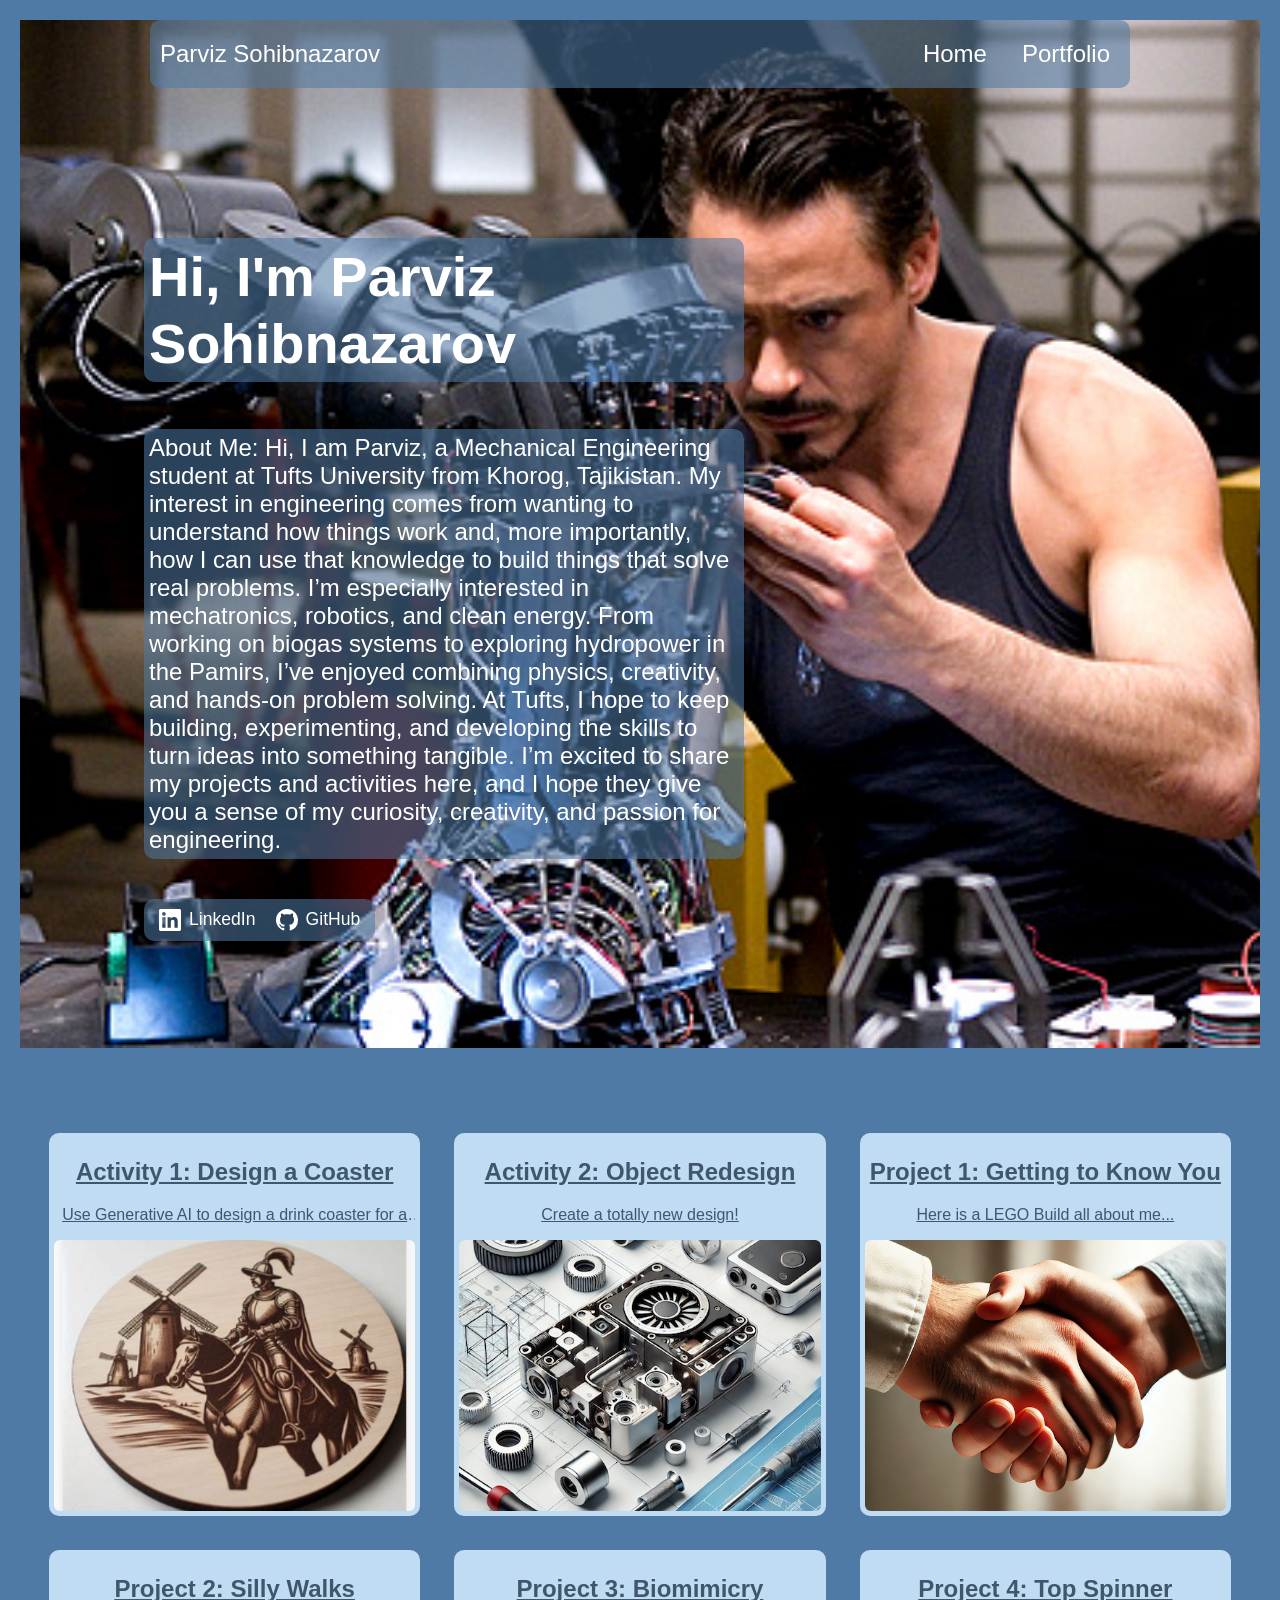
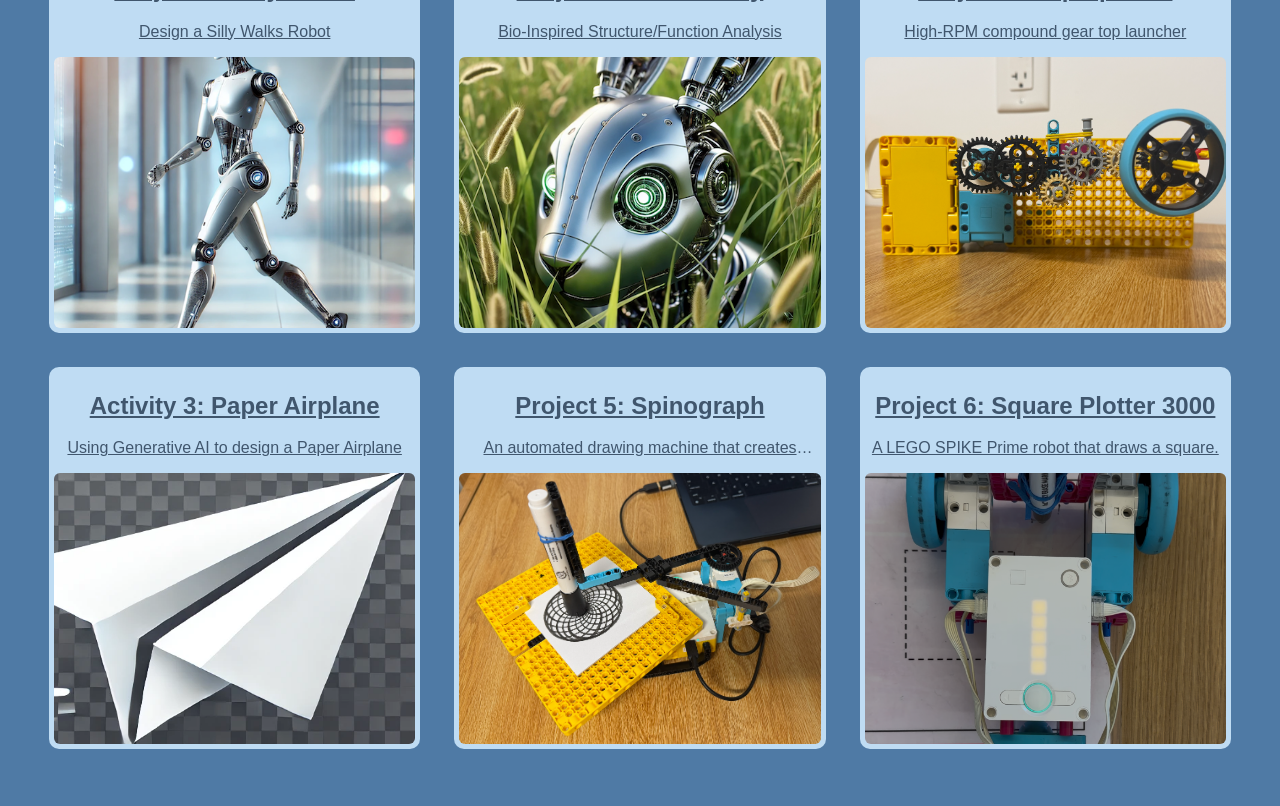
==== index.html @ a9a4b8a6 "Creater Project 6" ====
<!DOCTYPE html>
<html lang="en">
<head>
    <title>Parviz Sohibnazarov - Portfolio</title>

    <!-- Recommended meta tags -->
    <meta charset="UTF-8">
    <meta name="viewport" content="width=device-width,initial-scale=1.0">
    <meta name="description" content="Parviz Sohibnazarov's engineering portfolio: activities and projects from an intro-to-engineering course.">

    <!-- Stylesheet (CSS) -->
    <link rel="stylesheet" href="./index.css">
</head>
<body>

    <!-- Header and Navigation Section -->
    <header class="header">
        <a class="name">Parviz Sohibnazarov</a>
        <nav class="navbar">
            <a href="#">Home</a>
            <a href="#portfolio">Portfolio</a>
        </nav>
    </header>

    <!-- Introduction Section -->
    <section class="home" style="background:url(./images/iron-man-tony-stark.jpg) no-repeat; background-size: cover; background-position: center;">
        <div class="home-content">
            <h1>Hi, I'm Parviz Sohibnazarov</h1>
            <p>About Me: Hi, I am Parviz, a Mechanical Engineering student at Tufts University from Khorog, Tajikistan. My interest in engineering comes from wanting to understand how things work and, more importantly, how I can use that knowledge to build things that solve real problems. I’m especially interested in mechatronics, robotics, and clean energy. From working on biogas systems to exploring hydropower in the Pamirs, I’ve enjoyed combining physics, creativity, and hands-on problem solving. At Tufts, I hope to keep building, experimenting, and developing the skills to turn ideas into something tangible. I’m excited to share my projects and activities here, and I hope they give you a sense of my curiosity, creativity, and passion for engineering.</p>

            <!-- Replace these hrefs with your own LinkedIn/GitHub URLs -->
            <div class="socials">
                <a href="www.linkedin.com/in/parviz-sohibnazarov" target="_blank" rel="noopener" class="social-link">
                    <svg viewBox="0 0 24 24" aria-hidden="true"><path d="M20.447 20.452h-3.554v-5.569c0-1.328-.027-3.037-1.852-3.037-1.853 0-2.136 1.446-2.136 2.939v5.667H9.351V9h3.414v1.561h.046c.477-.9 1.637-1.85 3.37-1.85 3.601 0 4.267 2.37 4.267 5.455v6.286zM5.337 7.433c-1.144 0-2.063-.926-2.063-2.065 0-1.138.92-2.063 2.063-2.063 1.14 0 2.064.925 2.064 2.063 0 1.139-.925 2.065-2.064 2.065zm1.782 13.019H3.555V9h3.564v11.452zM22.225 0H1.771C.792 0 0 .774 0 1.729v20.542C0 23.227.792 24 1.771 24h20.451C23.2 24 24 23.227 24 22.271V1.729C24 .774 23.2 0 22.222 0h.003z"/></svg>
                    <span>LinkedIn</span>
                </a>
                <a href="https://github.com/parvizsohibnazarov-code" target="_blank" rel="noopener" class="social-link">
                    <svg viewBox="0 0 24 24" aria-hidden="true"><path d="M12 0C5.37 0 0 5.37 0 12c0 5.31 3.435 9.795 8.205 11.385.6.105.825-.255.825-.57 0-.285-.015-1.23-.015-2.235-3.015.555-3.795-.735-4.035-1.41-.135-.345-.72-1.41-1.23-1.695-.42-.225-1.02-.78-.015-.795.945-.015 1.62.87 1.845 1.23 1.08 1.815 2.805 1.305 3.495.99.105-.78.42-1.305.765-1.605-2.67-.3-5.46-1.335-5.46-5.925 0-1.305.465-2.385 1.23-3.225-.12-.3-.54-1.53.12-3.18 0 0 1.005-.315 3.3 1.23.96-.27 1.98-.405 3-.405s2.04.135 3 .405c2.295-1.56 3.3-1.23 3.3-1.23.66 1.65.24 2.88.12 3.18.765.84 1.23 1.905 1.23 3.225 0 4.605-2.805 5.625-5.475 5.925.435.375.81 1.095.81 2.22 0 1.605-.015 2.895-.015 3.3 0 .315.225.69.825.57A12.02 12.02 0 0024 12c0-6.63-5.37-12-12-12z"/></svg>
                    <span>GitHub</span>
                </a>
            </div>
        </div>
    </section>

    <!-- Portfolio Section -->
    <a name="portfolio"></a>
    <section class="portfolio">

        <!-- PROJECT -->
        <article class="project-card">
            <a href="./activity01.html" class="project-link">
                <h2 class="project-title">Activity 1: Design a Coaster</h2>
                <p class="project-desc">Use Generative AI to design a drink coaster for a client.</p>
                <img src="./images/activity01.png" class="project-img">
            </a>
        </article>

        <!-- PROJECT -->
        <article class="project-card">
            <a href="./activity02.html" class="project-link">
                <h2 class="project-title">Activity 2: Object Redesign</h2>
                <p class="project-desc">Create a totally new design!</p>
                <img src="./images/activity02.png" class="project-img">
            </a>
        </article>

        <!-- PROJECT -->
        <article class="project-card">
            <a href="./project01.html" class="project-link">
                <h2 class="project-title">Project 1: Getting to Know You</h2>
                <p class="project-desc">Here is a LEGO Build all about me...</p>
                <img src="./images/project01.png" class="project-img">
            </a>
        </article>

        <!-- PROJECT -->
        <article class="project-card">
            <a href="./project02.html" class="project-link">
                <h2 class="project-title">Project 2: Silly Walks</h2>
                <p class="project-desc">Design a Silly Walks Robot</p>
                <img src="./images/project02.png" class="project-img">
            </a>
        </article>

        <!-- PROJECT -->
        <article class="project-card">
            <a href="./project03.html" class="project-link">
                <h2 class="project-title">Project 3: Biomimicry</h2>
                <p class="project-desc">Bio-Inspired Structure/Function Analysis</p>
                <img src="./images/project03.png" class="project-img">
            </a>
        </article>

        <!-- PROJECT -->
        <article class="project-card">
            <a href="./project04.html" class="project-link">
                <h2 class="project-title">Project 4: Top Spinner</h2>
                <p class="project-desc">High-RPM compound gear top launcher</p>
                <img src="./images/Sideviewspin.png" class="project-img" alt="Side view of the top spinner launcher">
            </a>
        </article>

        <!-- PROJECT -->
        <article class="project-card">
            <a href="./activity03.html" class="project-link">
                <h2 class="project-title">Activity 3: Paper Airplane</h2>
                <p class="project-desc">Using Generative AI to design a Paper Airplane</p>
                <img src="./images/activity03.png" class="project-img">
            </a>
        </article>

        <!-- PROJECT -->
        <article class="project-card">
            <a href="./project05.html" class="project-link">
                <h2 class="project-title">Project 5: Spinograph</h2>
                <p class="project-desc">An automated drawing machine that creates geometric patterns.</p>
                <img src="./images/Spin1.png" class="project-img" alt="LEGO SPIKE Prime Spinograph drawing machine">
            </a>
        </article>

        <!-- PROJECT -->
        <article class="project-card">
            <a href="./project06.html" class="project-link">
                <h2 class="project-title">Project 6: Square Plotter 3000</h2>
                <p class="project-desc">A LEGO SPIKE Prime robot that draws a square.</p>
                <img src="./images/View recent photos.png" class="project-img" alt="LEGO SPIKE Prime Square Plotter 3000">
            </a>
        </article>

    </section>
    
</body>
</html>
---- index.css ----
@import url("./theme.css");

body {
    background-color: var(--color-primary);
    font-family: var(--font-body);
    margin: 20px;
}

/* **************************** */
/* Style for the header section */
/* **************************** */

.header {
    position: fixed;
    top: 20px;
    left: 50%;
    transform: translateX(-50%);
    width: 75%;
    background: var(--color-bg-overlay);
    z-index: 1000;
    display: flex;
    flex-wrap: wrap;
    justify-content: space-between;
    align-items: center;
    padding: 10px;
    color: var(--color-text-on-dark);
    border-radius: var(--radius);
}

.header .name {
    text-align: left;
    font-size: 1.5em;
}

.header .navbar {
    display: flex;
    gap: 15px;
    font-size: 1.5em;
}

.header .navbar a {
    text-decoration: none;
    color: var(--color-text-on-dark);
    padding: 10px;
}

/* ************************** */
/* Style for the home section */
/* ************************** */

.home {
    min-height: 100vh;
    display: flex;
    align-items: center;
    padding: 6rem 10% 2rem;
    color: var(--color-text-on-dark);
}

.home-content {
    max-width: 600px;
}

.home-content h1 {
    position: relative;
    font-size: 56px;
    font-weight: 700;
    line-height: 1.2;
    background: var(--color-bg-overlay);
    padding: 5px;
    border-radius: var(--radius);
}

.home-content p {
    position: relative;
    font-size: 1.5em;
    margin: 20px 0 40px;
    background: var(--color-bg-overlay);
    padding: 5px;
    border-radius: var(--radius);
}

.socials {
    position: relative;
    display: flex;
    gap: 20px;
    width: fit-content;
    background: var(--color-bg-overlay);
    padding: 10px 15px;
    border-radius: var(--radius);
}

.social-link {
    display: flex;
    align-items: center;
    gap: 8px;
    color: var(--color-text-on-dark);
    text-decoration: none;
    font-size: 1.1em;
}

.social-link:hover {
    color: var(--color-accent);
}

.social-link svg {
    width: 22px;
    height: 22px;
    fill: currentColor;
}

/* ************************************* */
/* Style for the project listing section */
/* ************************************* */

.portfolio {
    padding-block: 5rem 2rem;
    max-width: 100%;
    margin-inline: 1.5rem;

    display: grid;
    gap: 1.5rem;
    grid-template-columns: repeat(3, 1fr);
    justify-items: stretch;
}

.project-card {
    padding: 5px;
    margin: 5px;
    background-color: var(--color-accent);
    border-radius: var(--radius);
    text-align: center;
}

.project-link {
    color: var(--color-text-muted);
}

.project-title {
    font-size: 1.5em;
}

.project-desc {
    overflow: hidden;
    text-overflow: ellipsis;
    display: -webkit-box;
    -webkit-line-clamp: 1;
    -webkit-box-orient: vertical;
}

.project-img {
    display: block;
    width: 100%;
    aspect-ratio: 4 / 3;
    object-fit: cover;
    border-radius: calc(var(--radius) - 4px);
}

/* ***************************** */
/* Responsive: tablet and mobile */
/* ***************************** */

@media (max-width: 900px) {
    .portfolio {
        grid-template-columns: repeat(2, 1fr);
    }

    .home-content h1 {
        font-size: 40px;
    }
}

@media (max-width: 600px) {
    .header {
        width: 92%;
        flex-direction: column;
        justify-content: center;
        gap: 6px;
        text-align: center;
        padding: 8px;
    }

    .header .name {
        font-size: 1.1em;
    }

    .header .navbar {
        font-size: 1em;
        gap: 10px;
    }

    .home {
        padding: 7rem 6% 2rem;
    }

    .home-content h1 {
        font-size: 30px;
    }

    .home-content p {
        font-size: 1.1em;
    }

    .social-link {
        font-size: 1em;
    }

    .social-link svg {
        width: 18px;
        height: 18px;
    }

    .portfolio {
        grid-template-columns: 1fr;
        margin-inline: 0.5rem;
    }
}
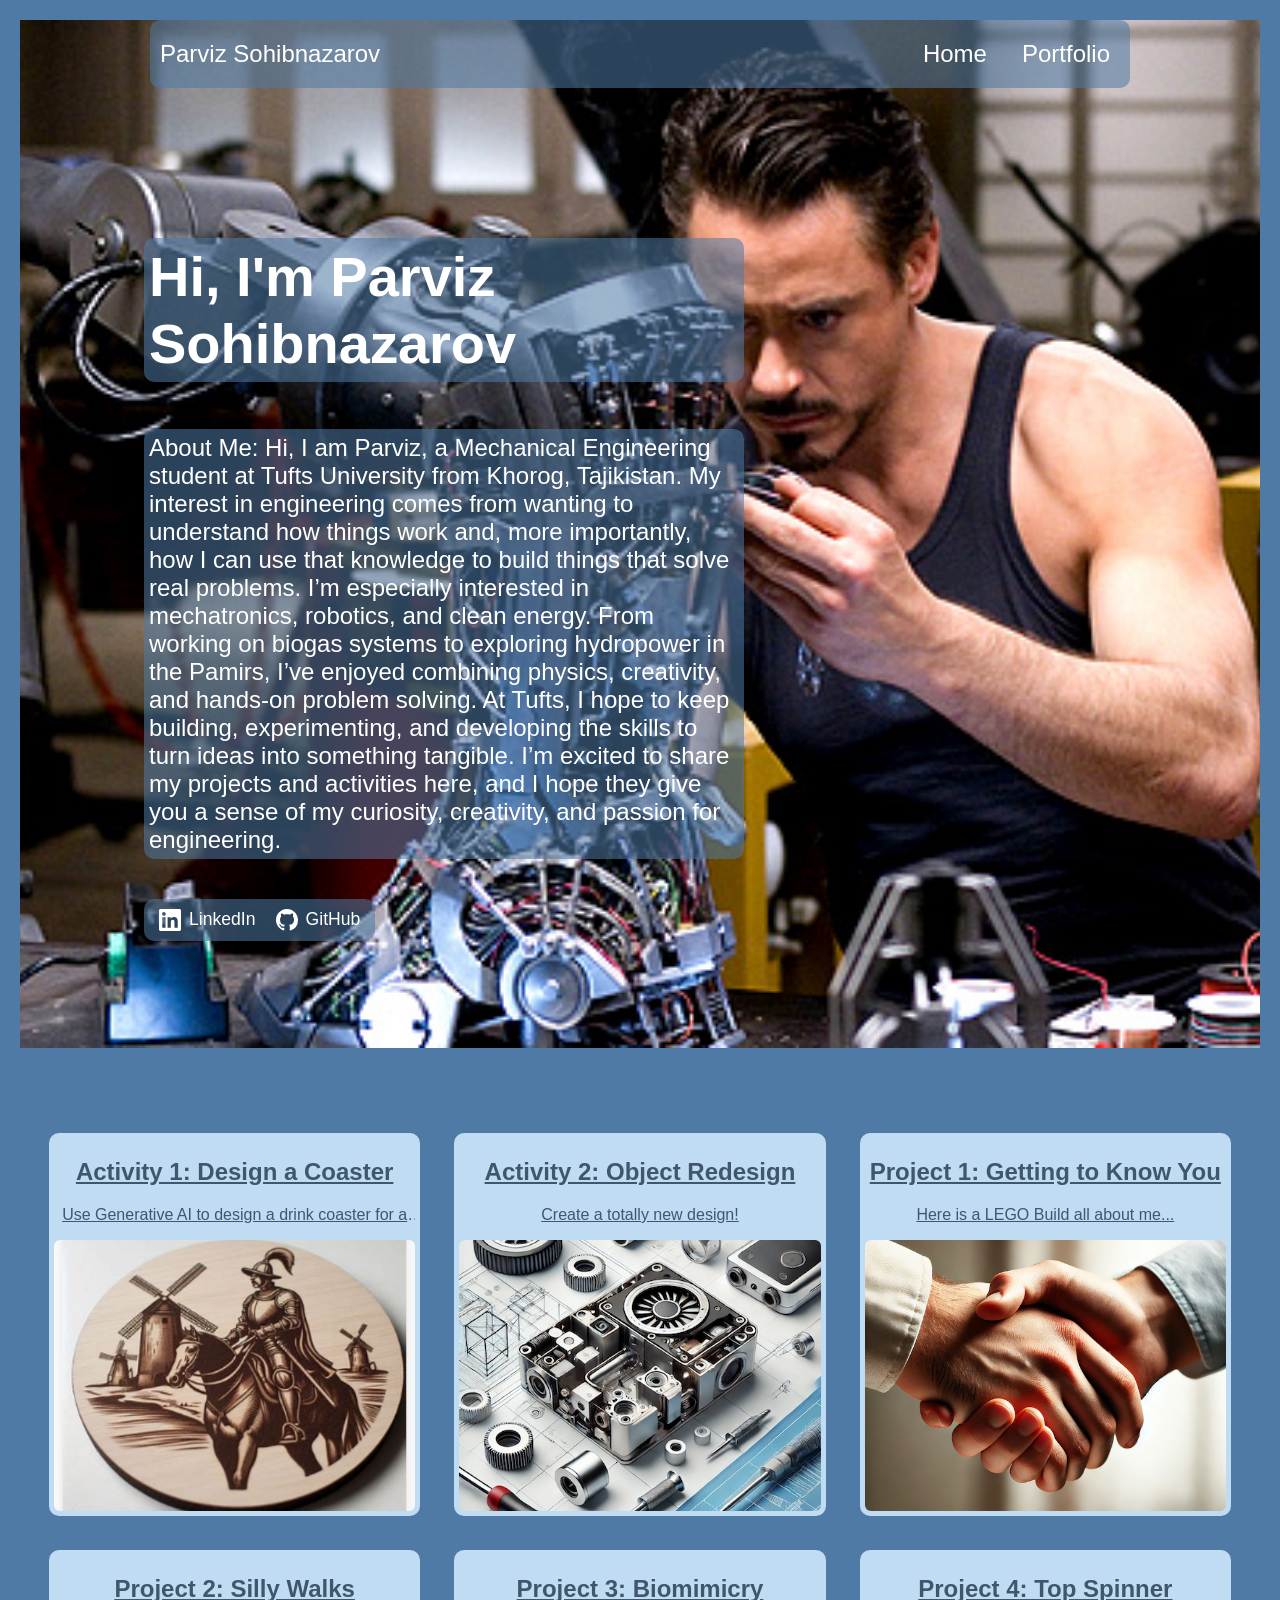
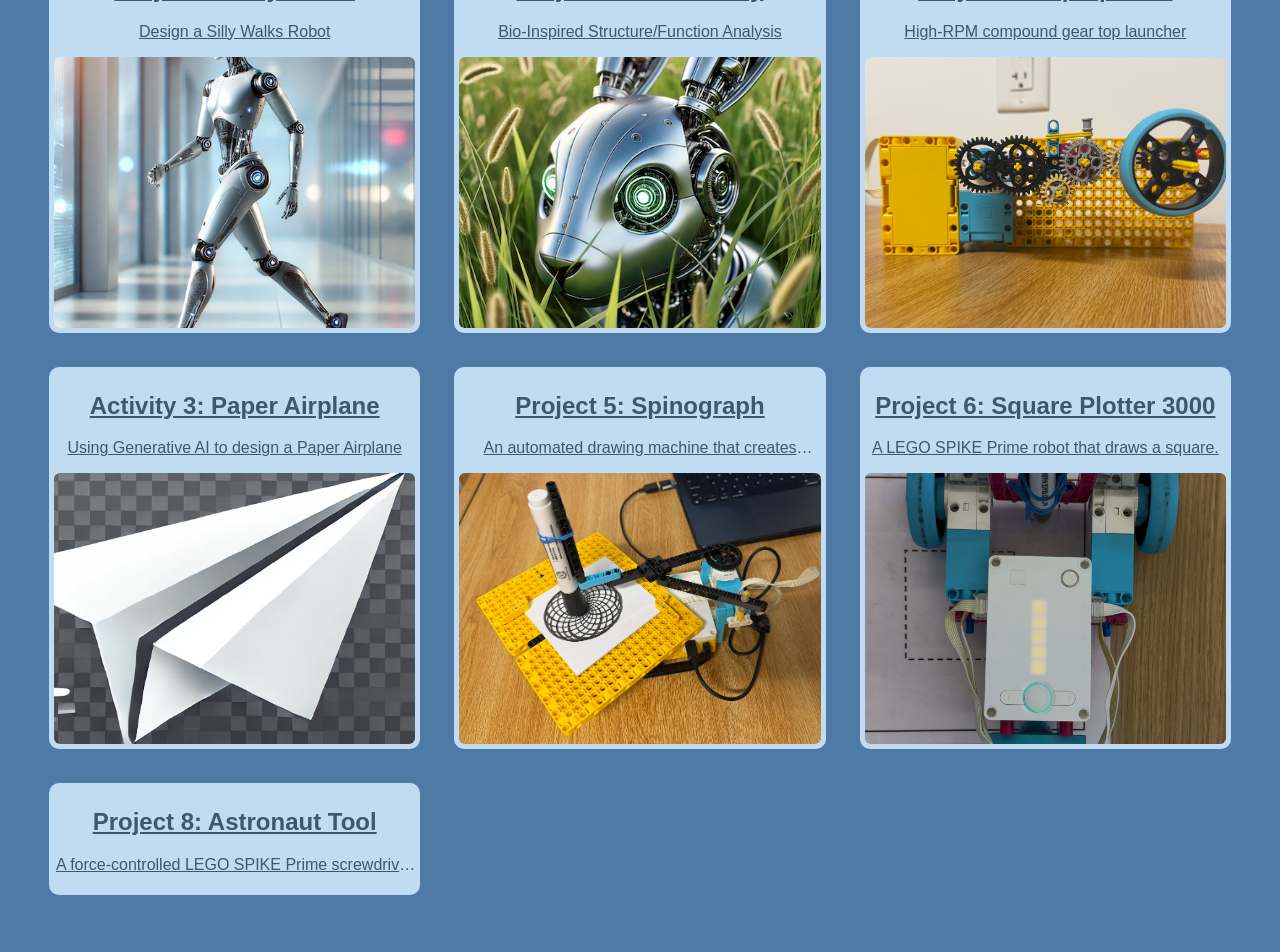
==== commit d41d7b38: "Project 8" ====
--- a/index.html
+++ b/index.html
@@ -127,6 +127,14 @@
             </a>
         </article>
 
+        <!-- PROJECT -->
+        <article class="project-card">
+            <a href="./project08.html" class="project-link">
+                <h2 class="project-title">Project 8: Astronaut Tool</h2>
+                <p class="project-desc">A force-controlled LEGO SPIKE Prime screwdriver that won the class tournament.</p>
+            </a>
+        </article>
+
     </section>
     
 </body>
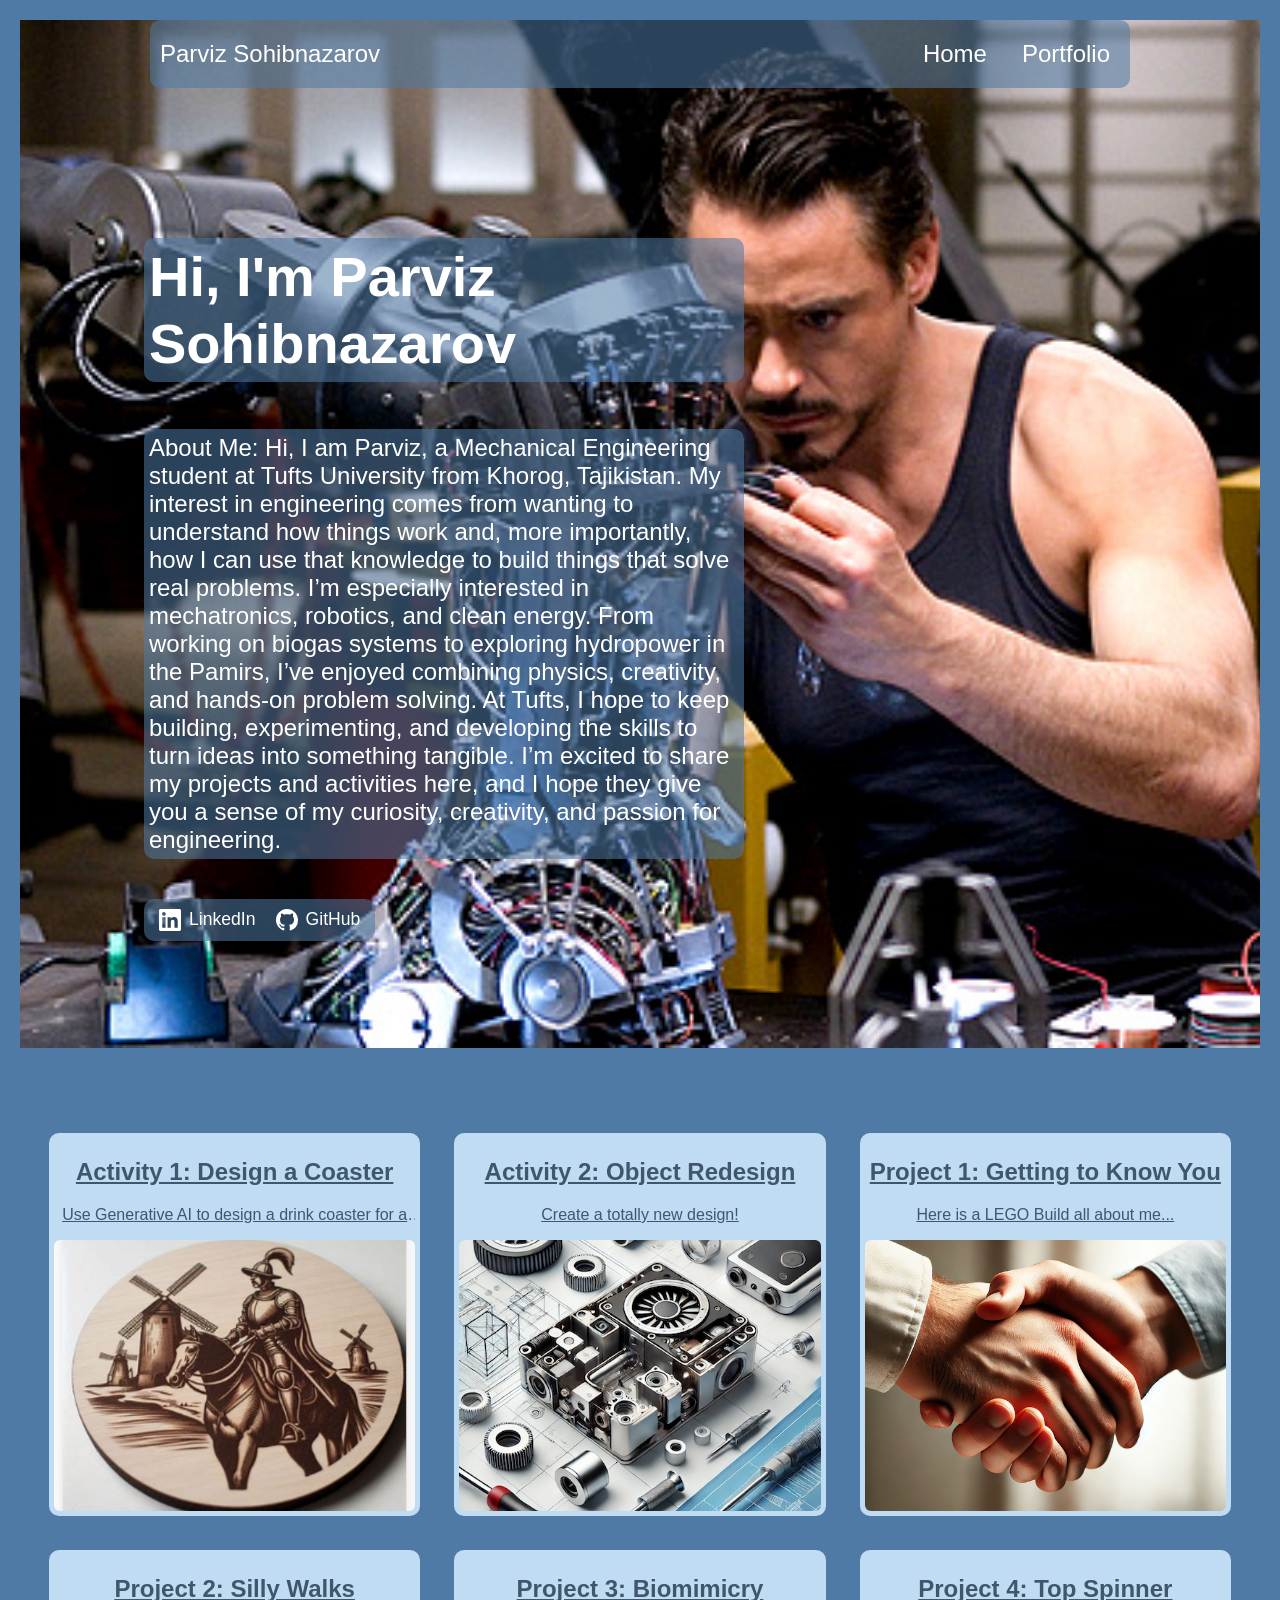
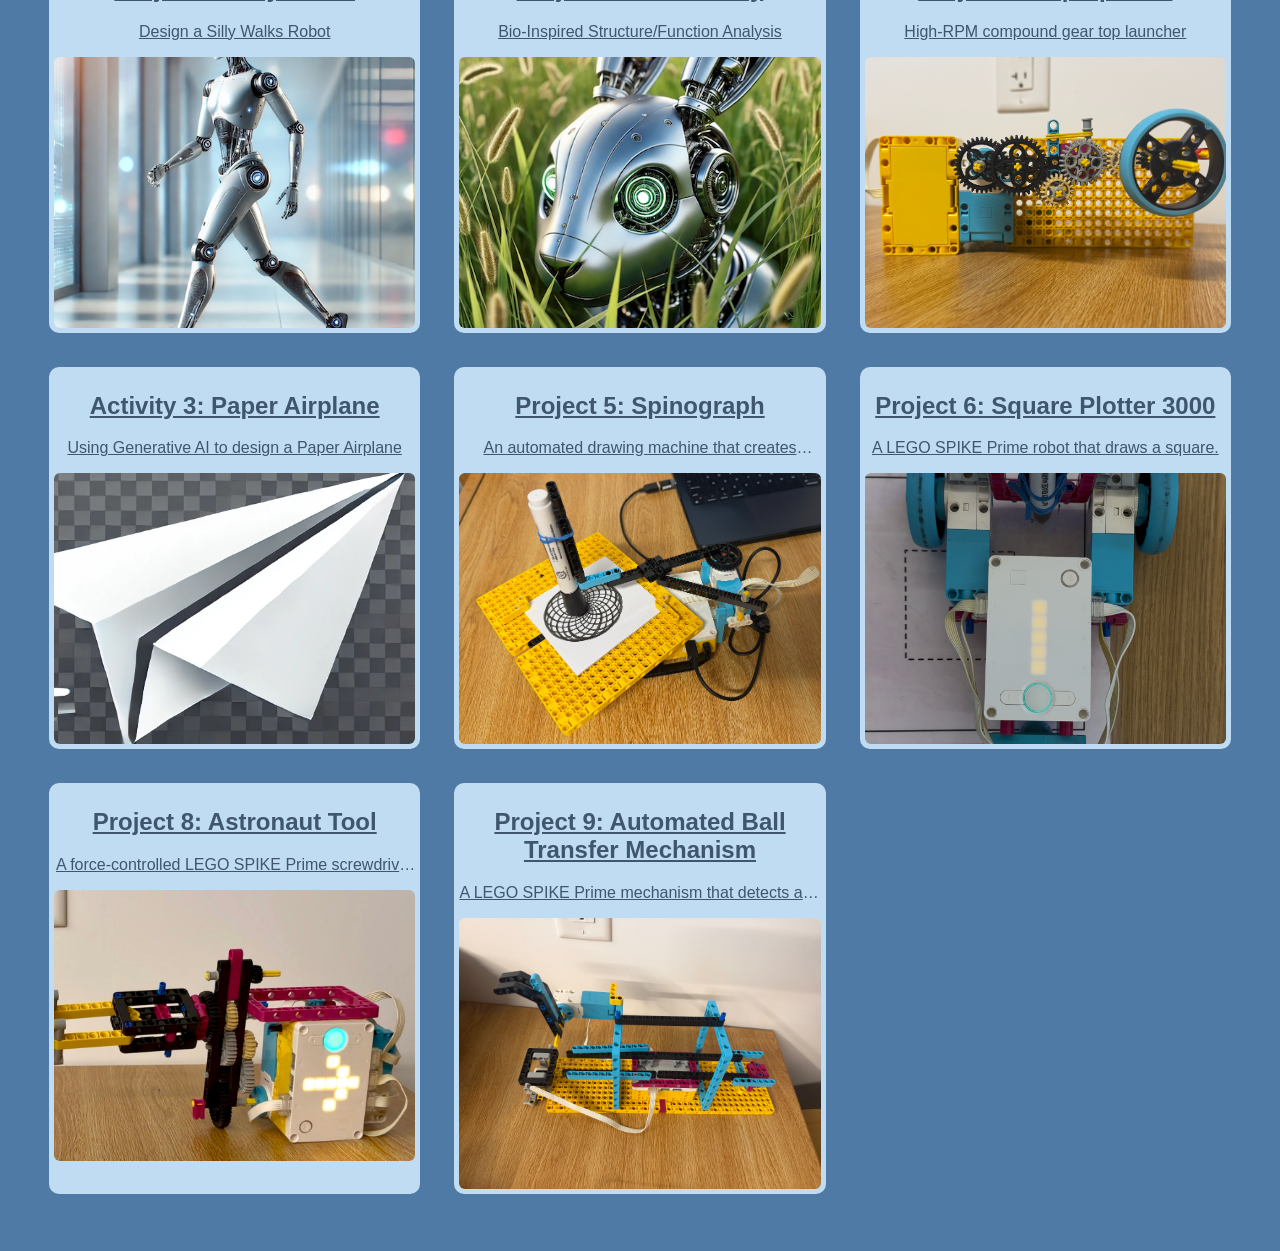
==== commit c3d9cb27: "Project 9 + Project 8 edits" ====
--- a/index.html
+++ b/index.html
@@ -132,6 +132,16 @@
             <a href="./project08.html" class="project-link">
                 <h2 class="project-title">Project 8: Astronaut Tool</h2>
                 <p class="project-desc">A force-controlled LEGO SPIKE Prime screwdriver that won the class tournament.</p>
+                <img src="./images/project08.jpg" class="project-img" alt="Astronaut Tool project">
+            </a>
+        </article>
+
+        <!-- PROJECT -->
+        <article class="project-card">
+            <a href="./project09.html" class="project-link">
+                <h2 class="project-title">Project 9: Automated Ball Transfer Mechanism</h2>
+                <p class="project-desc">A LEGO SPIKE Prime mechanism that detects and kicks a ping-pong ball along a track.</p>
+                <img src="./images/project09.png" class="project-img" alt="LEGO SPIKE Prime automated ball transfer mechanism">
             </a>
         </article>
 
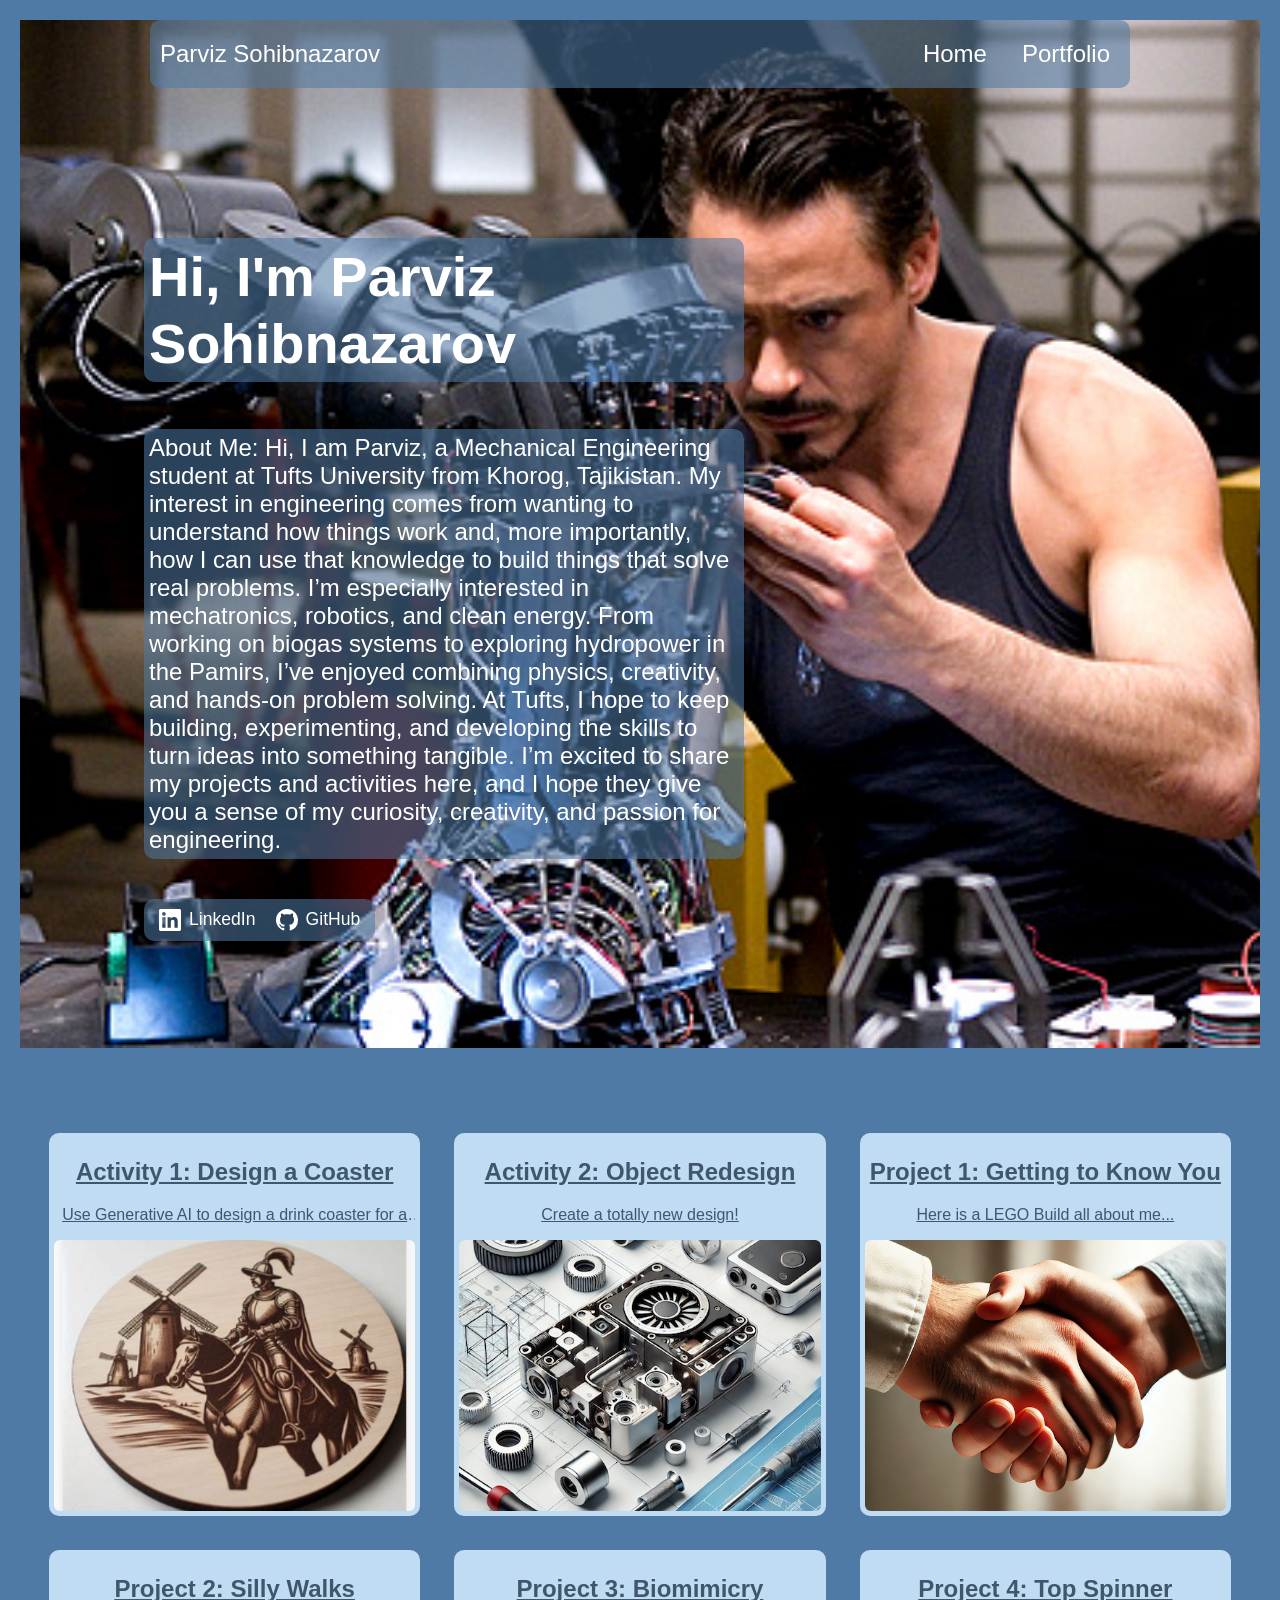
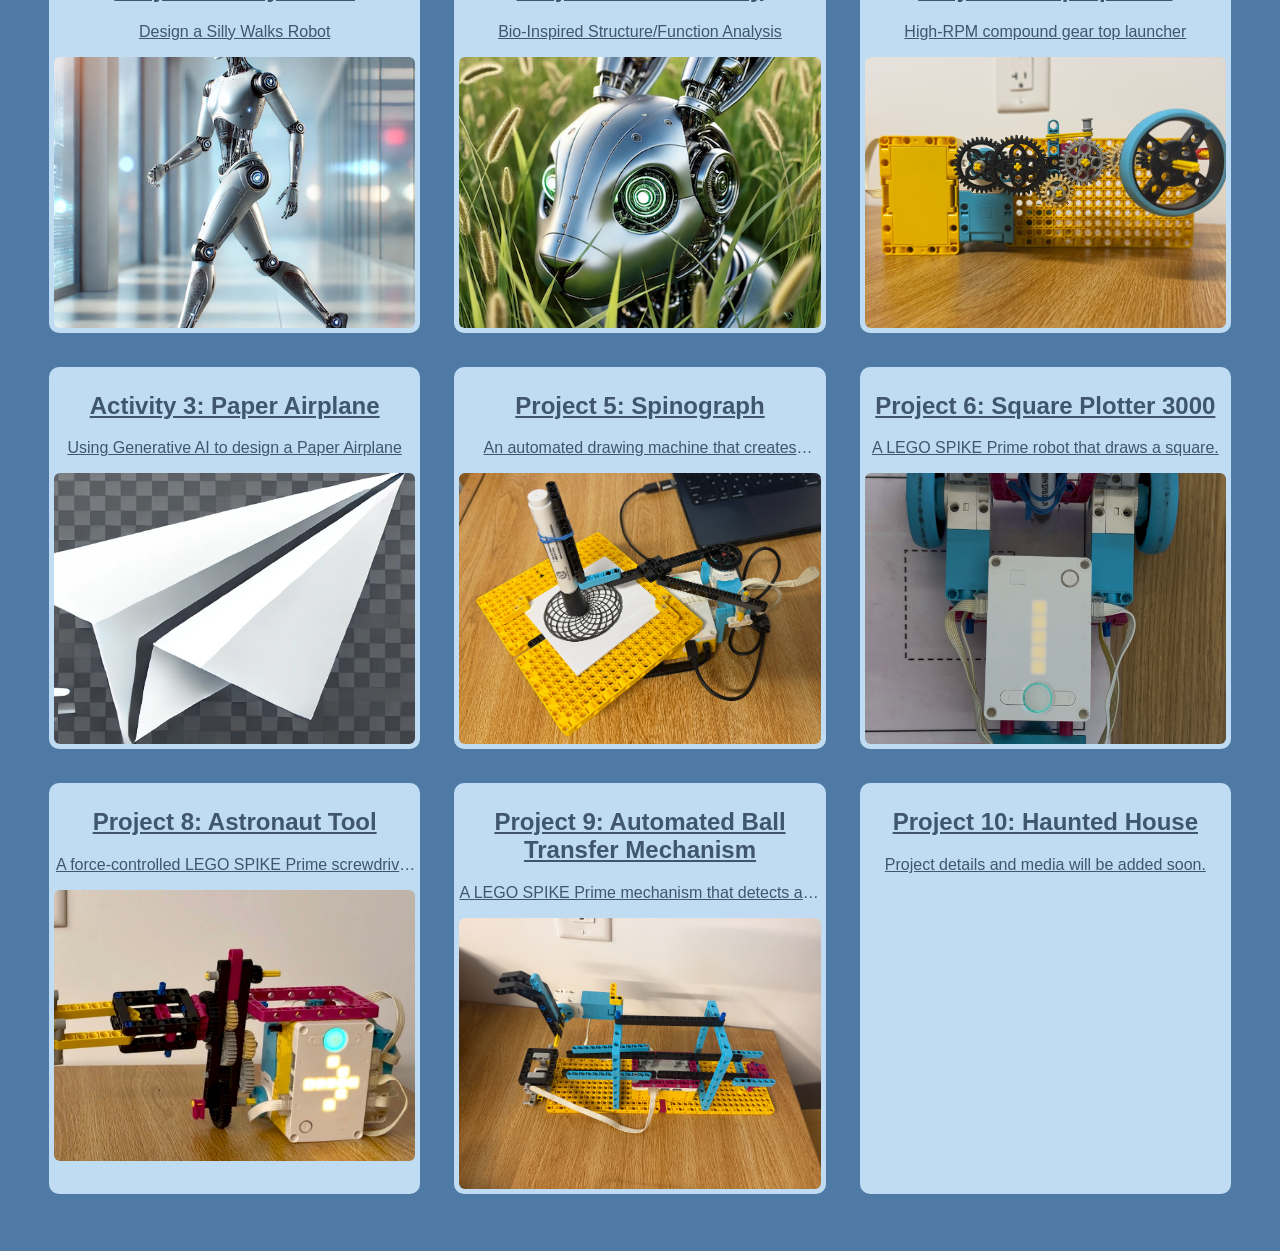
==== commit c1724d3d: "project 10" ====
--- a/index.html
+++ b/index.html
@@ -145,6 +145,14 @@
             </a>
         </article>
 
+        <!-- PROJECT -->
+        <article class="project-card">
+            <a href="./project10.html" class="project-link">
+                <h2 class="project-title">Project 10: Haunted House</h2>
+                <p class="project-desc">Project details and media will be added soon.</p>
+            </a>
+        </article>
+
     </section>
     
 </body>
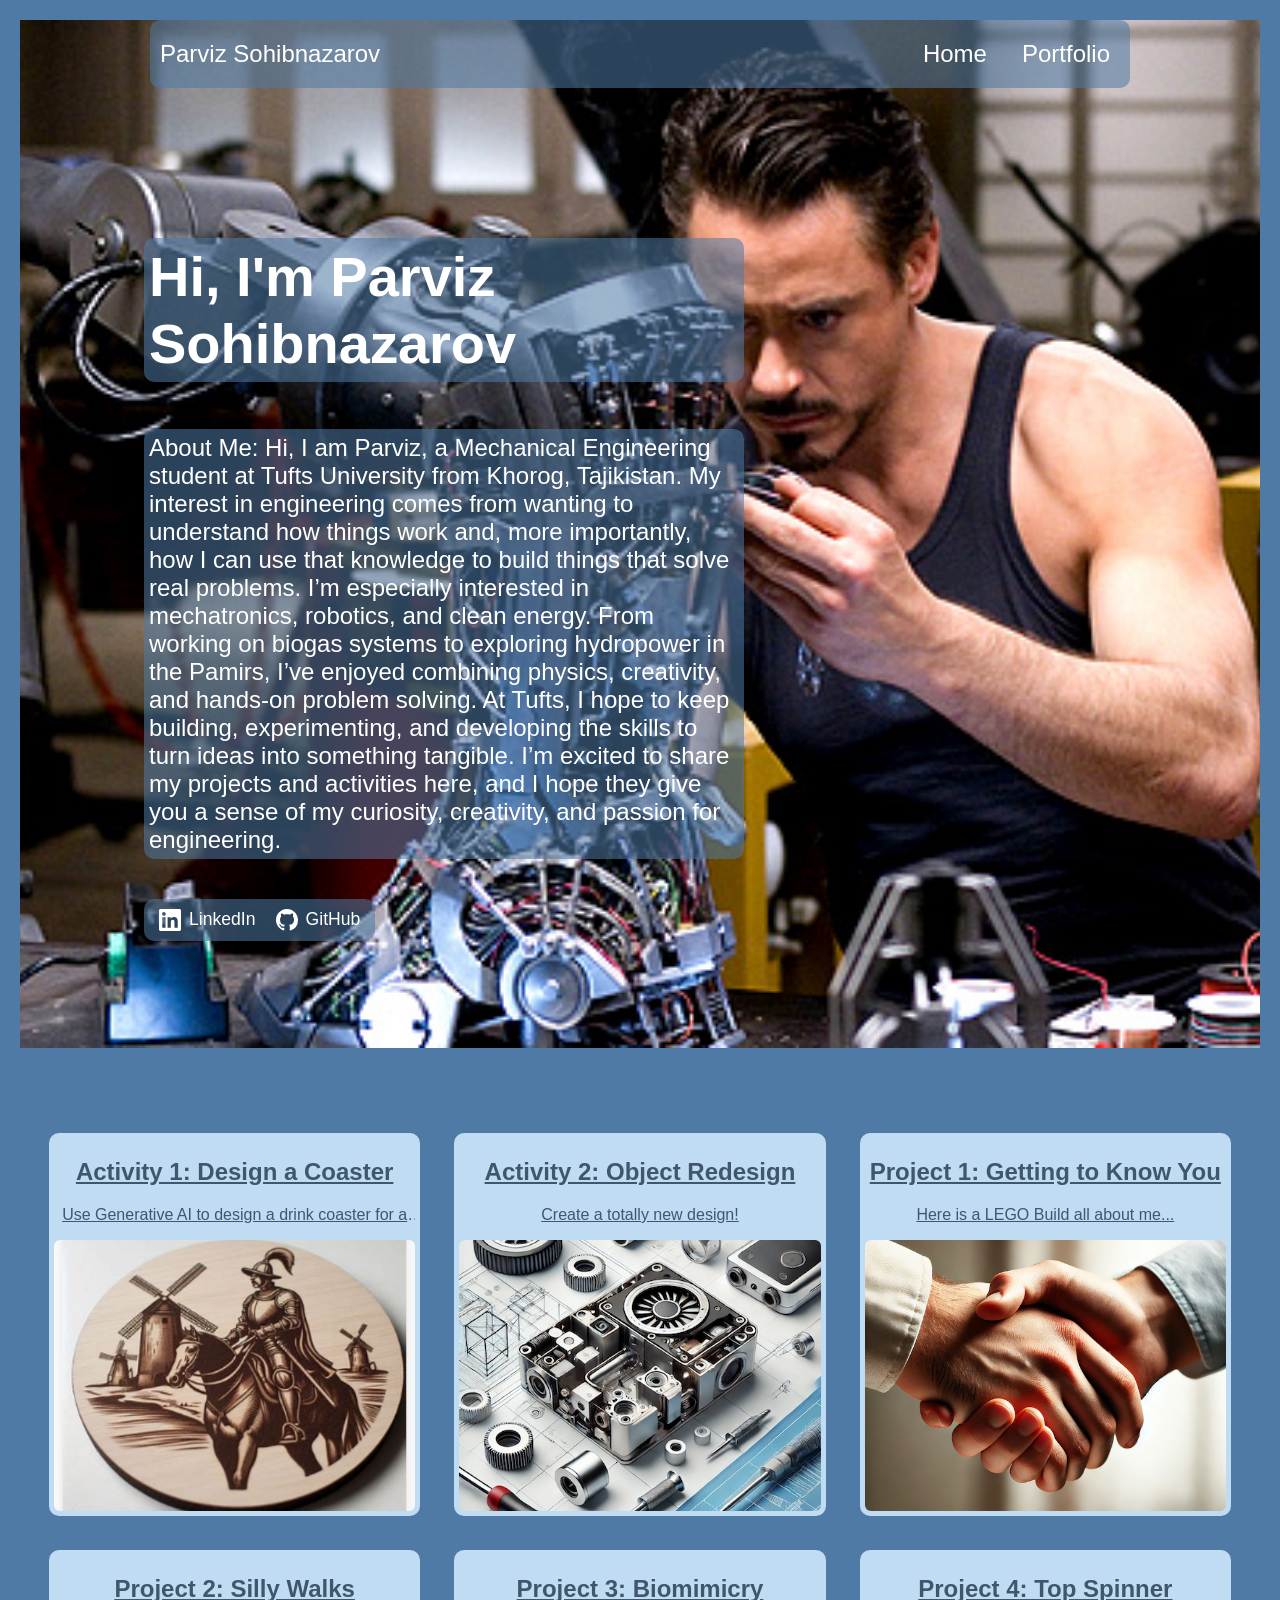
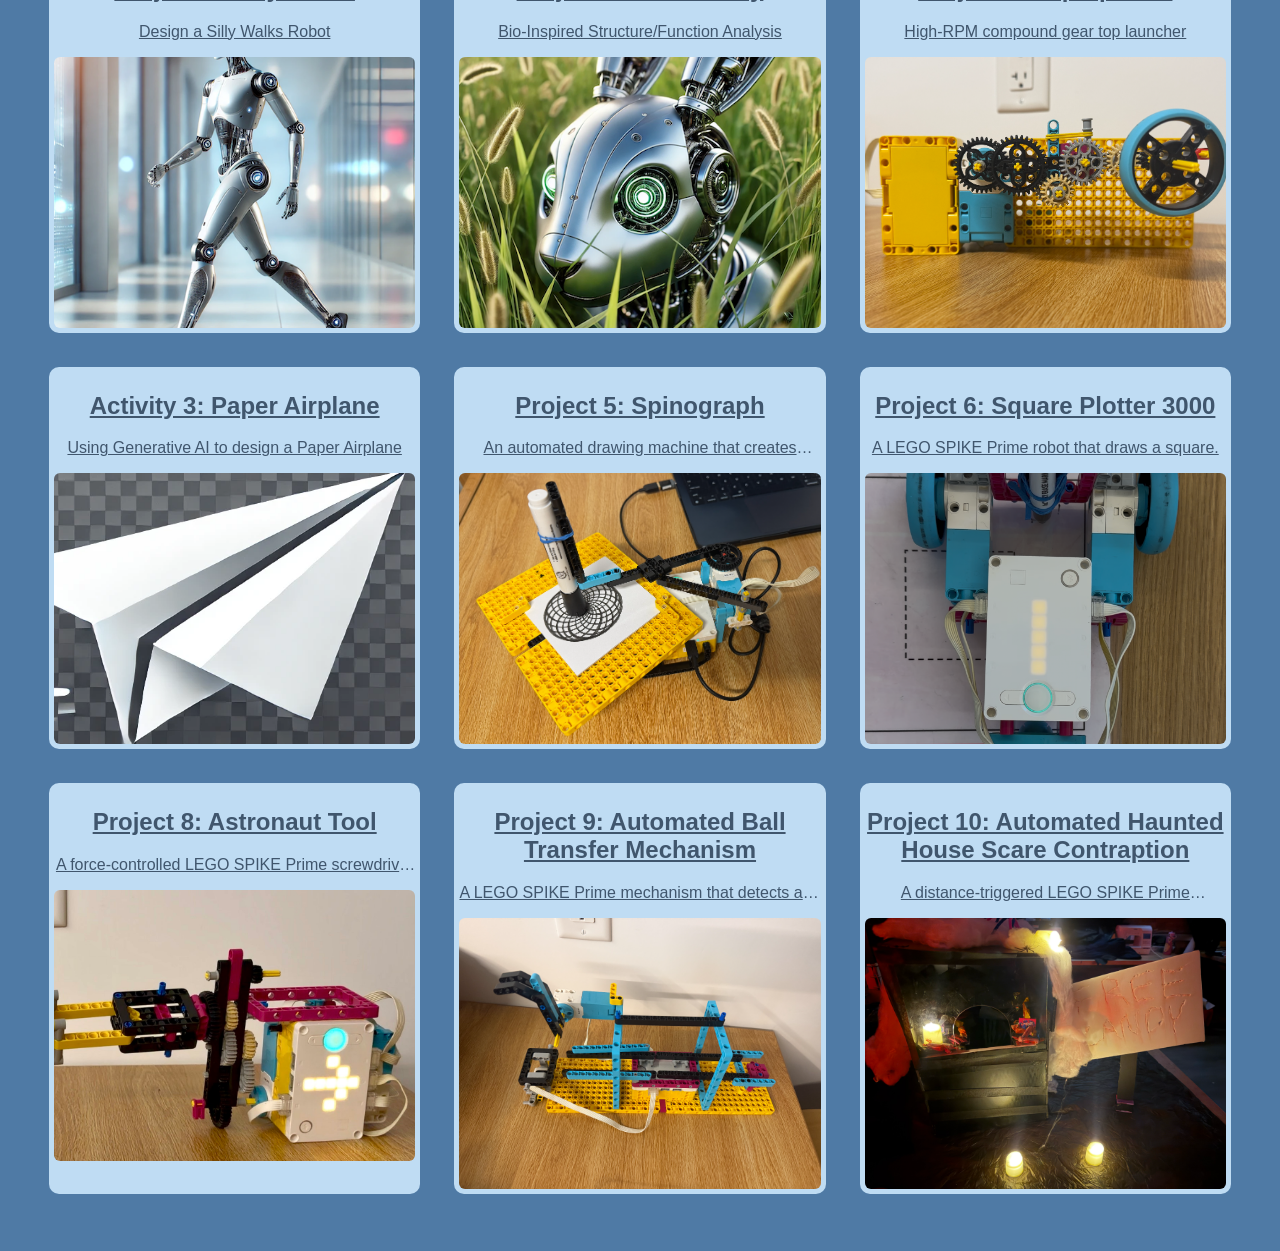
==== commit af6d27d4: "P10 update" ====
--- a/index.html
+++ b/index.html
@@ -148,8 +148,9 @@
         <!-- PROJECT -->
         <article class="project-card">
             <a href="./project10.html" class="project-link">
-                <h2 class="project-title">Project 10: Haunted House</h2>
-                <p class="project-desc">Project details and media will be added soon.</p>
+                <h2 class="project-title">Project 10: Automated Haunted House Scare Contraption</h2>
+                <p class="project-desc">A distance-triggered LEGO SPIKE Prime Halloween scare mechanism.</p>
+                <img src="./images/project10.png" class="project-img" alt="A Halloween candy box decorated with a “Free Candy” sign and glowing lights">
             </a>
         </article>
 
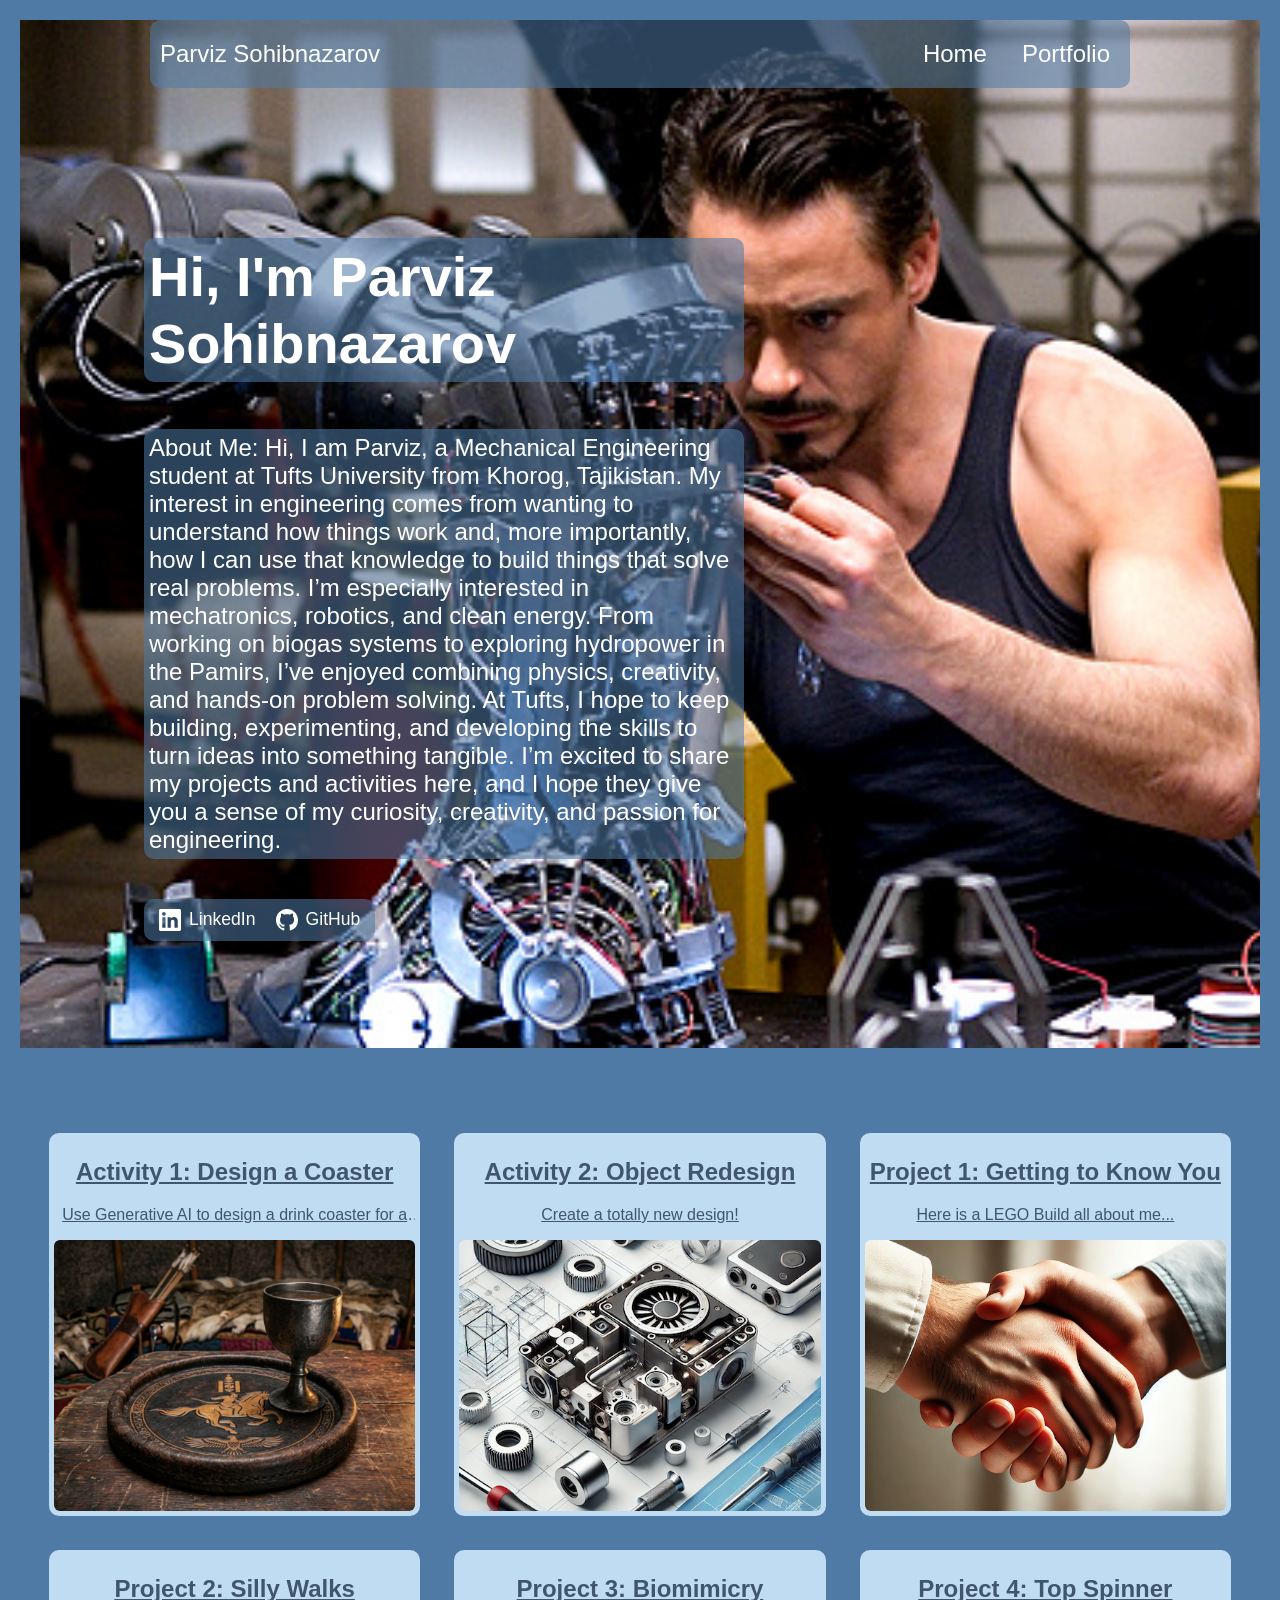
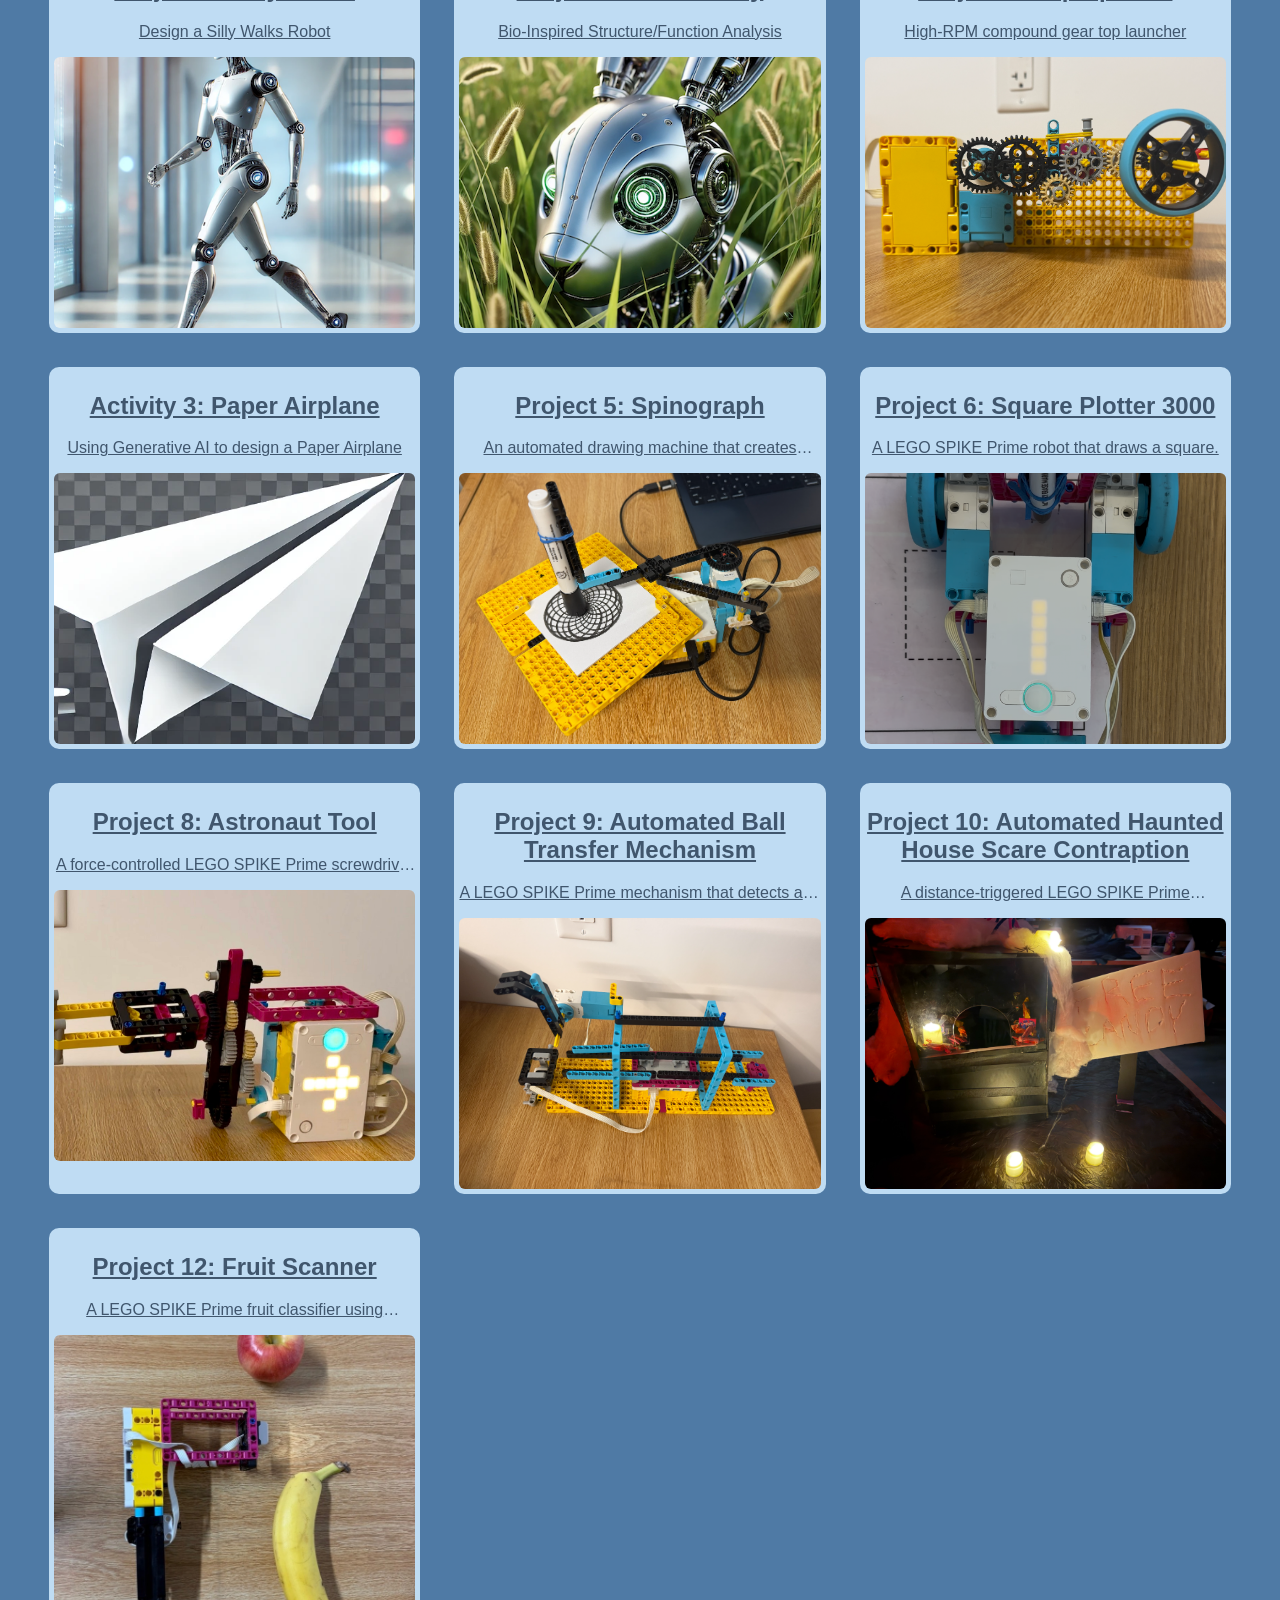
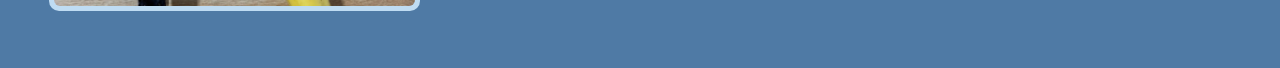
==== commit e120ce79: "Project 12" ====
--- a/index.html
+++ b/index.html
@@ -154,6 +154,15 @@
             </a>
         </article>
 
+        <!-- PROJECT -->
+        <article class="project-card">
+            <a href="./project12.html" class="project-link">
+                <h2 class="project-title">Project 12: Fruit Scanner</h2>
+                <p class="project-desc">A LEGO SPIKE Prime fruit classifier using normalized RGB values and 1-NN.</p>
+                <img src="./images/project12.jpeg" class="project-img" alt="LEGO SPIKE Prime scanner beside an apple and a banana">
+            </a>
+        </article>
+
     </section>
     
 </body>
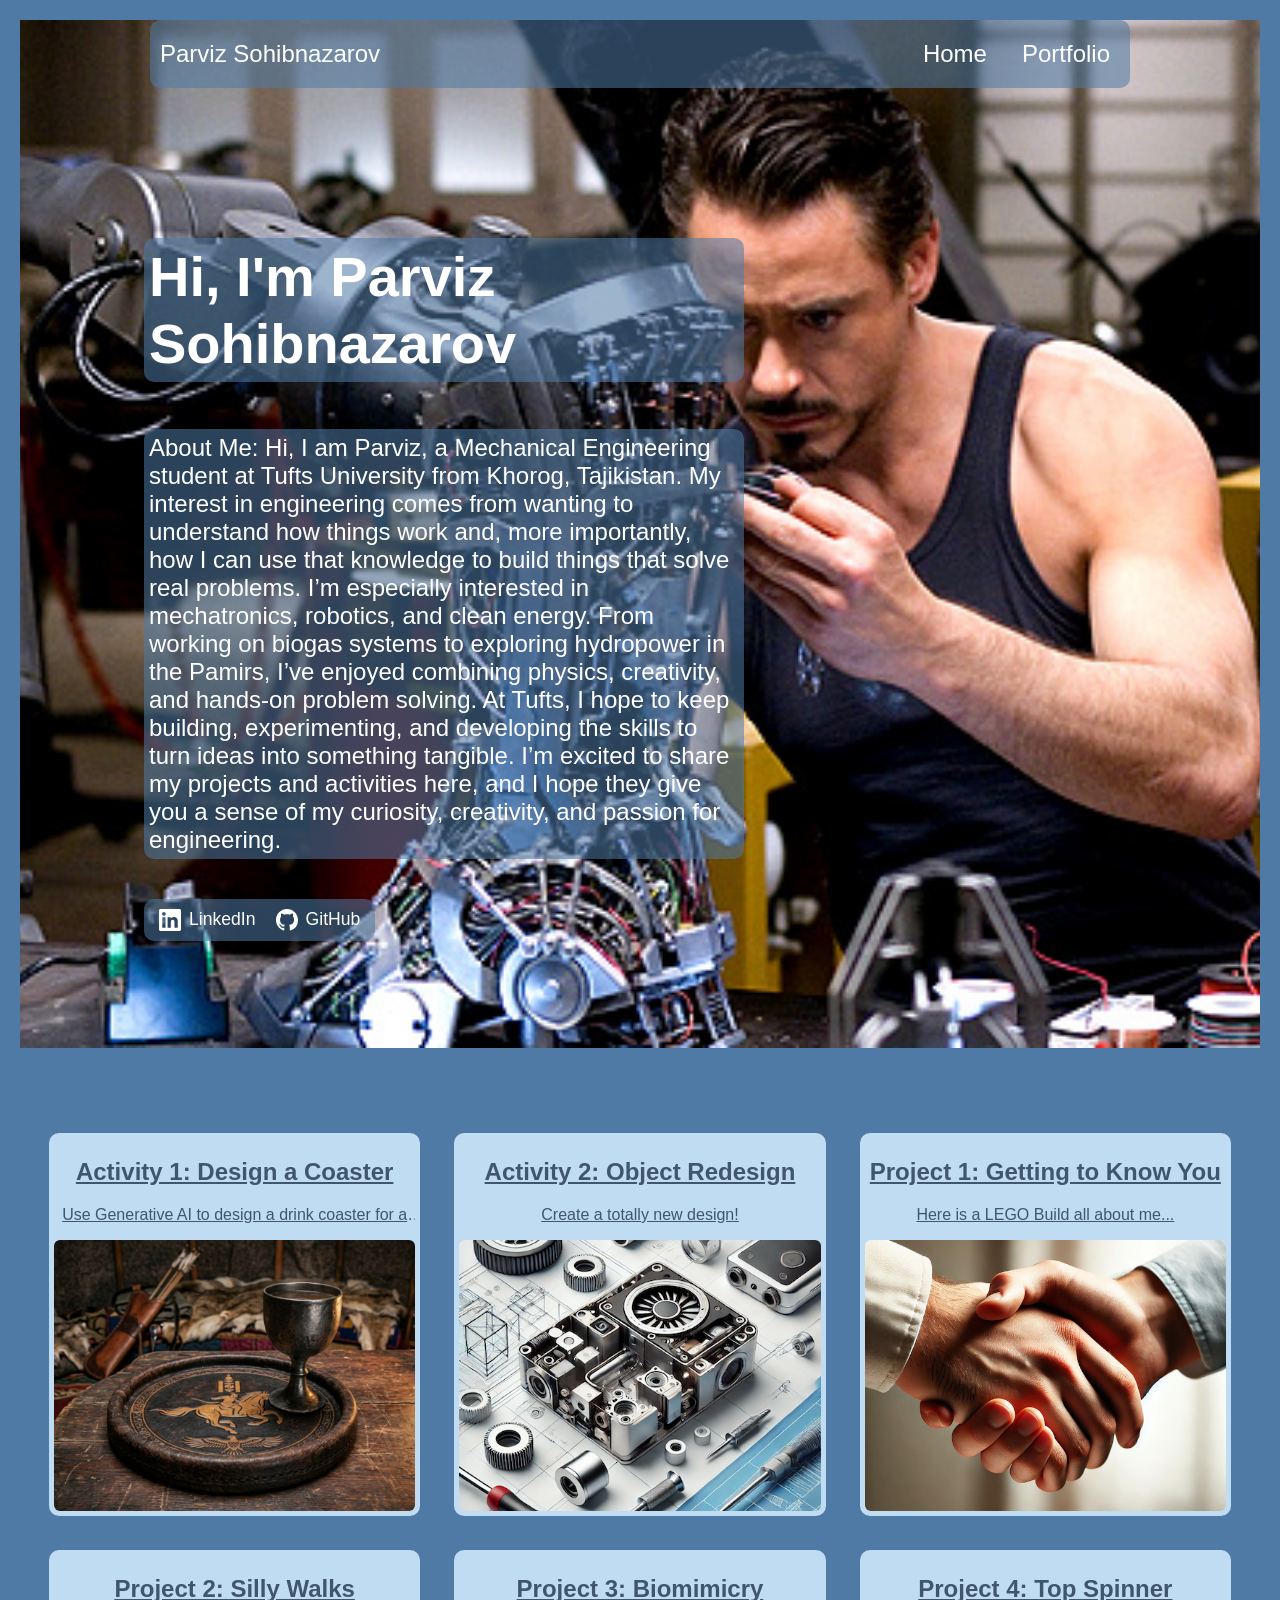
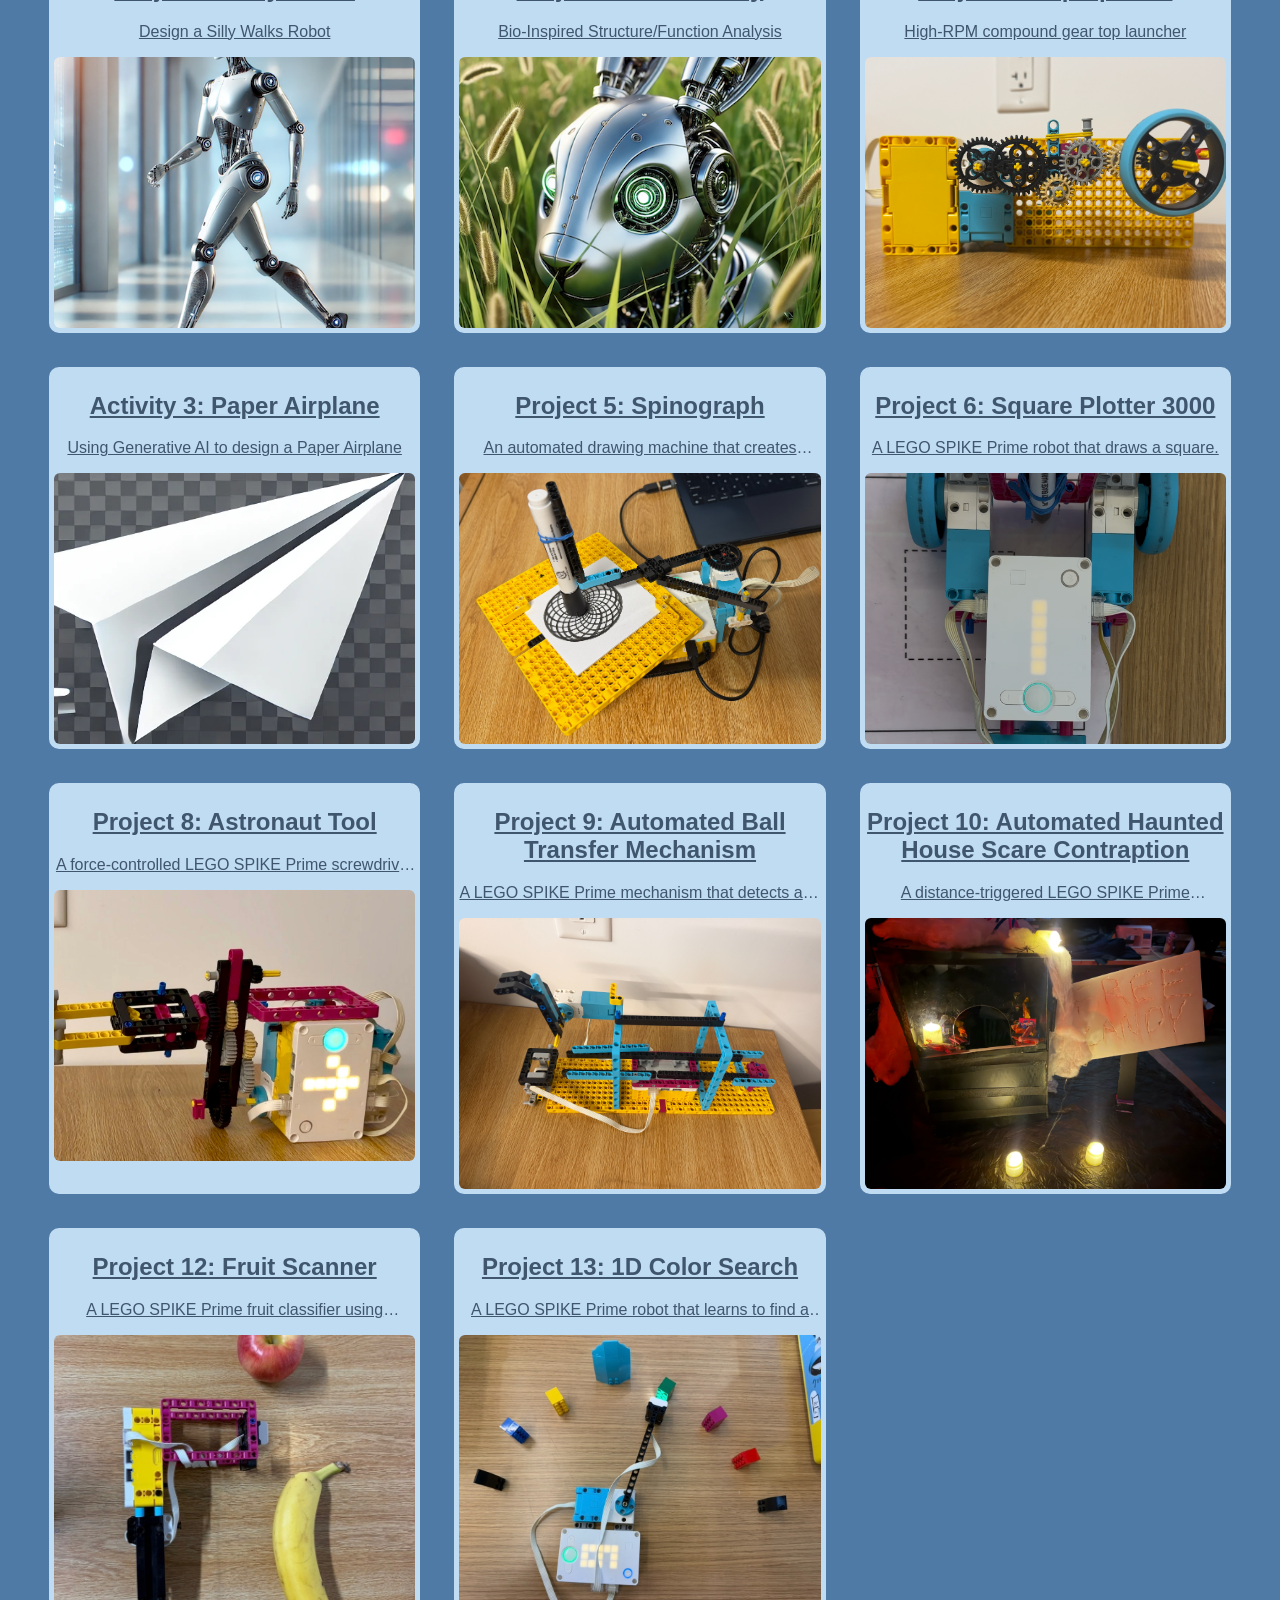
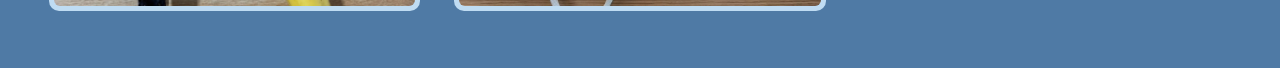
==== commit b177a028: "Project 13" ====
--- a/index.html
+++ b/index.html
@@ -163,6 +163,15 @@
             </a>
         </article>
 
+        <!-- PROJECT -->
+        <article class="project-card">
+            <a href="./project13.html" class="project-link">
+                <h2 class="project-title">Project 13: 1D Color Search</h2>
+                <p class="project-desc">A LEGO SPIKE Prime robot that learns to find a green goal using Q-learning.</p>
+                <img src="./images/project13.jpg" class="project-img" alt="LEGO SPIKE Prime hub and color sensor positioned among colored LEGO bricks">
+            </a>
+        </article>
+
     </section>
     
 </body>
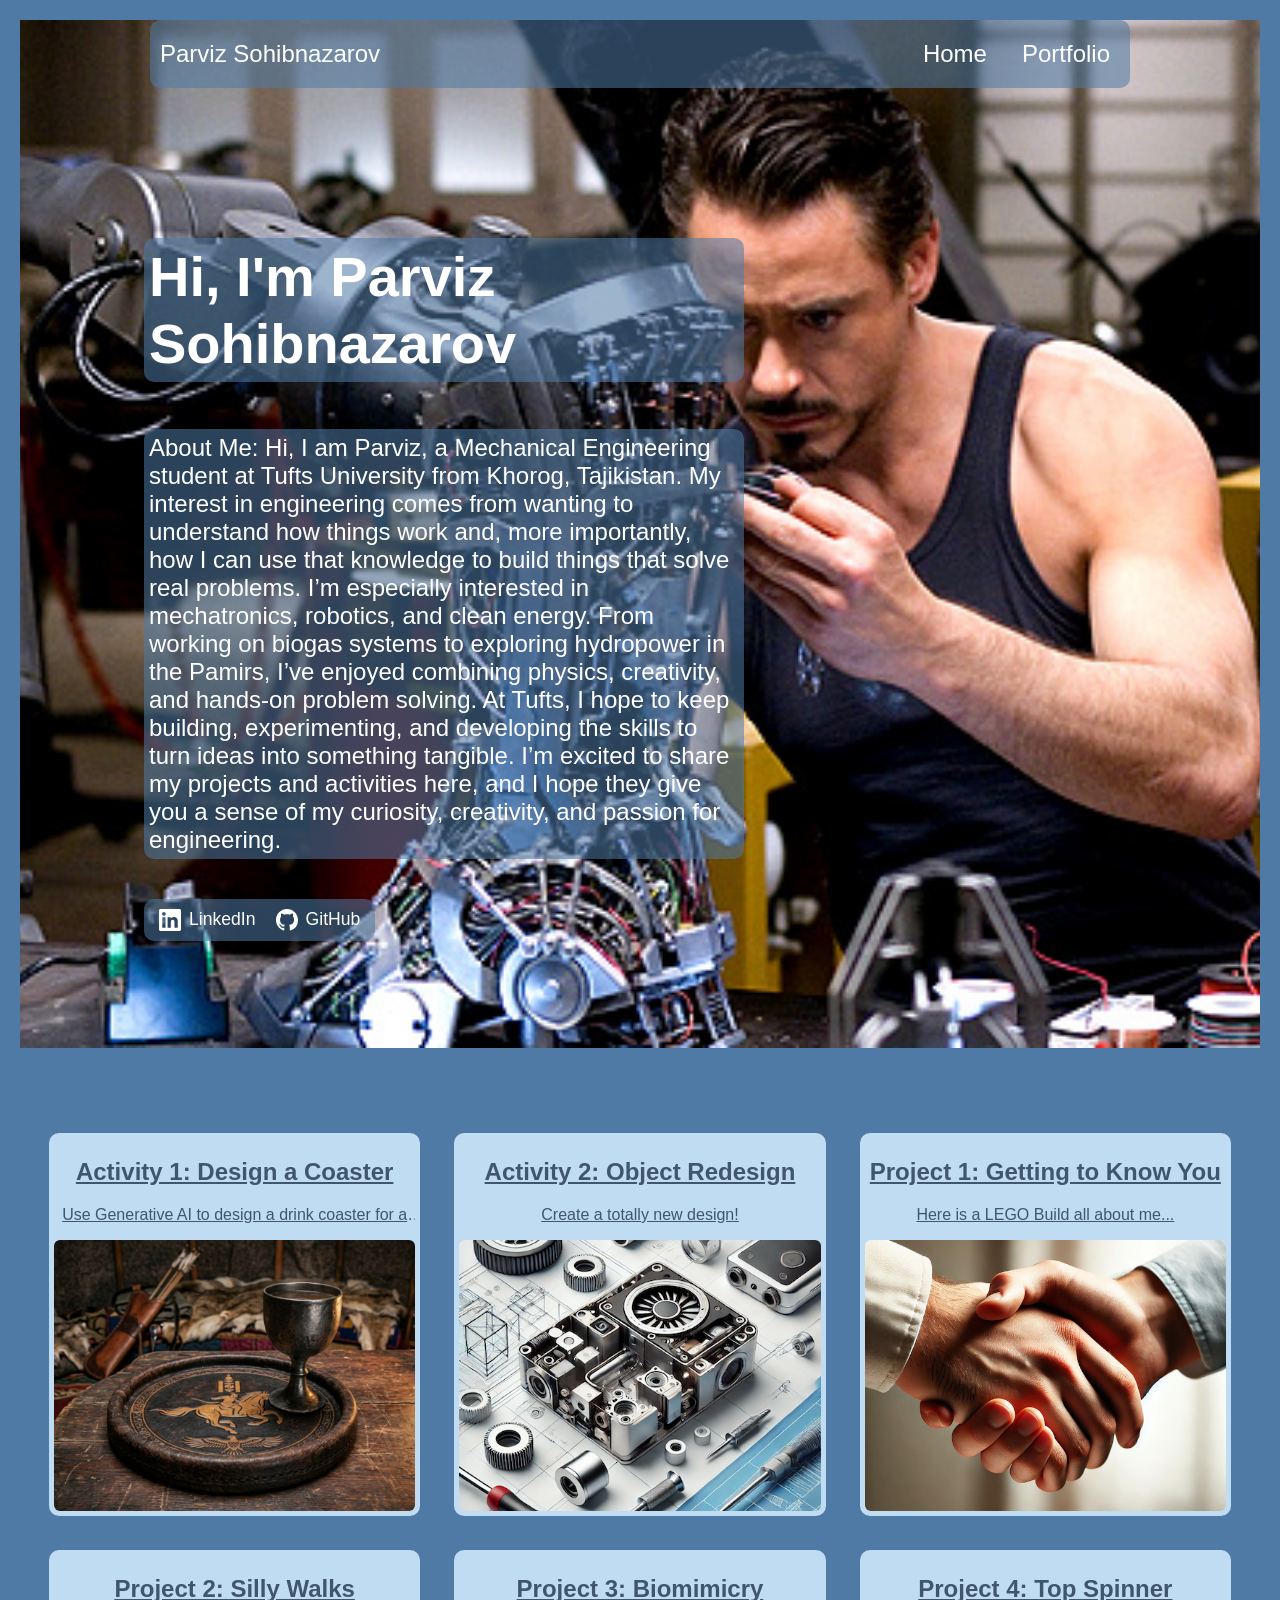
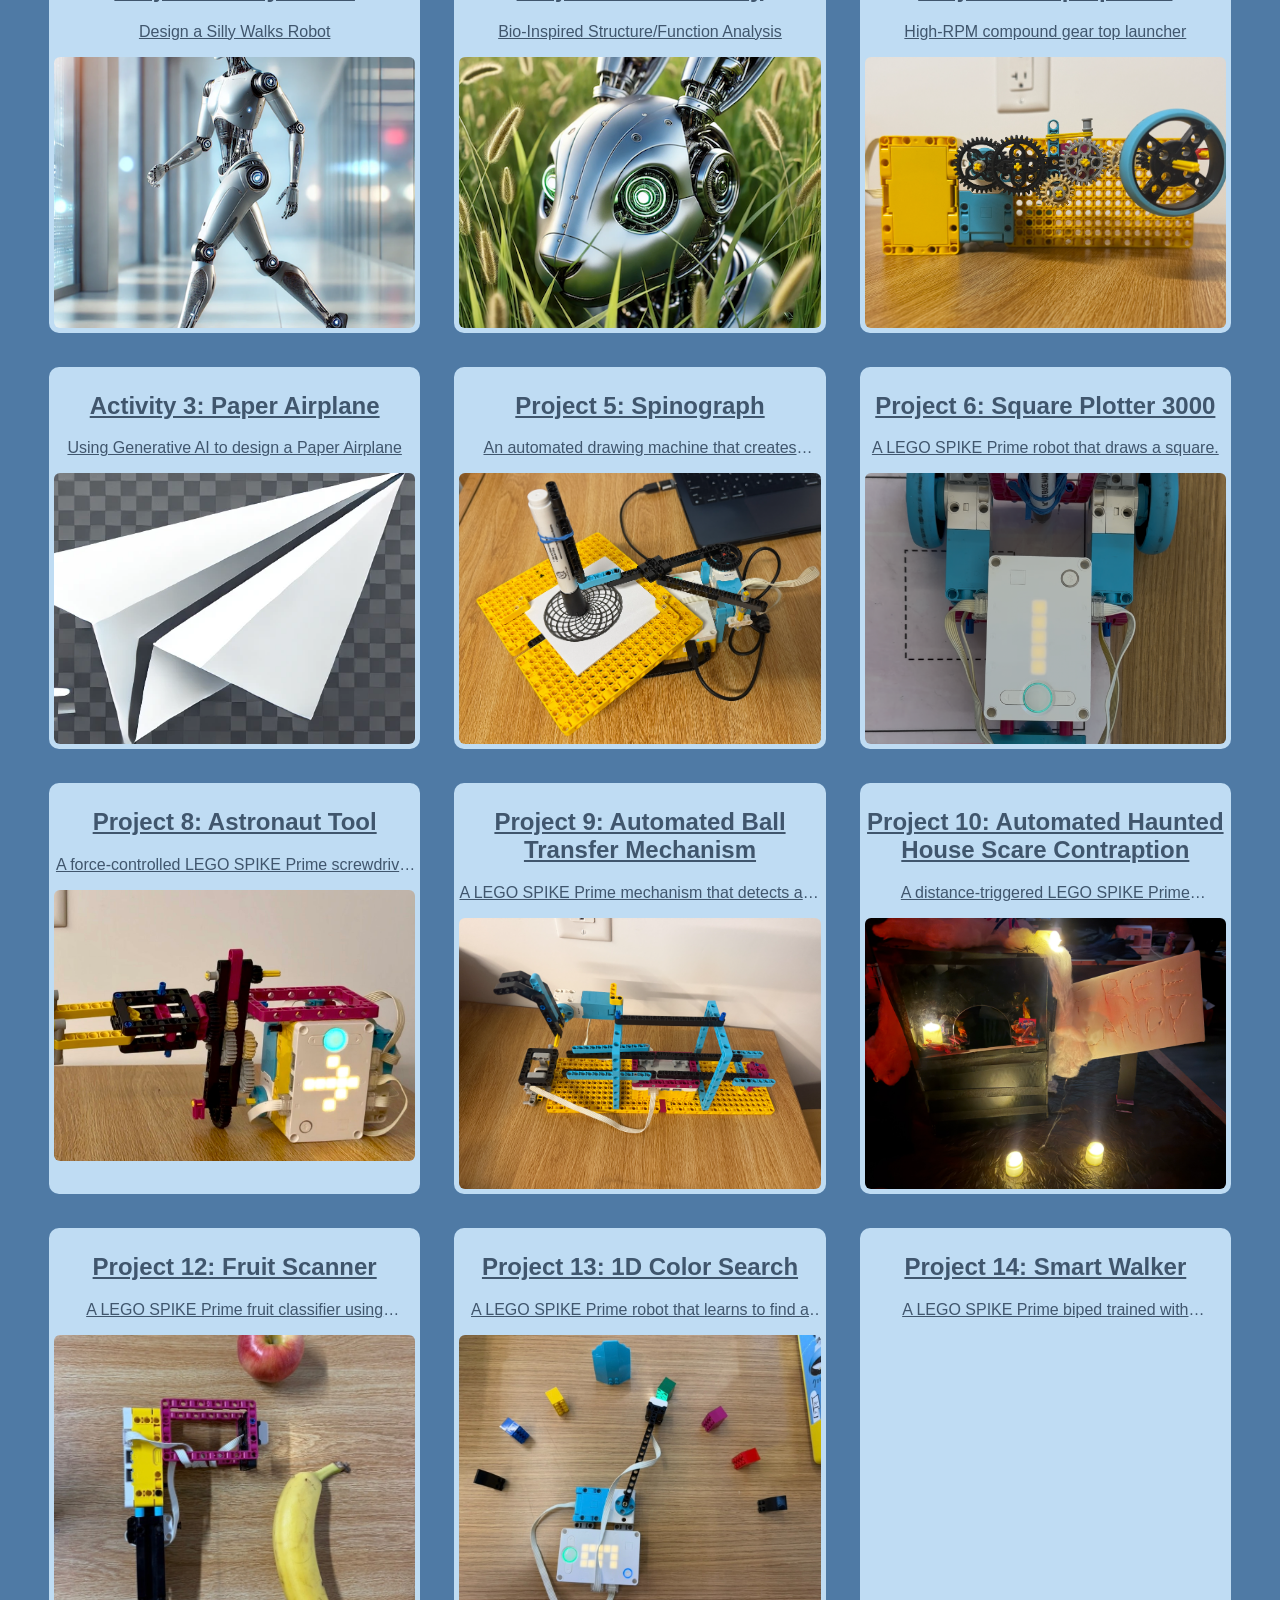
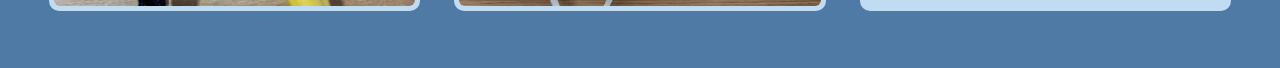
==== commit fc8a1cef: "Project 14" ====
--- a/index.html
+++ b/index.html
@@ -172,6 +172,14 @@
             </a>
         </article>
 
+        <!-- PROJECT -->
+        <article class="project-card">
+            <a href="./project14.html" class="project-link">
+                <h2 class="project-title">Project 14: Smart Walker</h2>
+                <p class="project-desc">A LEGO SPIKE Prime biped trained with reinforcement learning to walk straight.</p>
+            </a>
+        </article>
+
     </section>
     
 </body>
